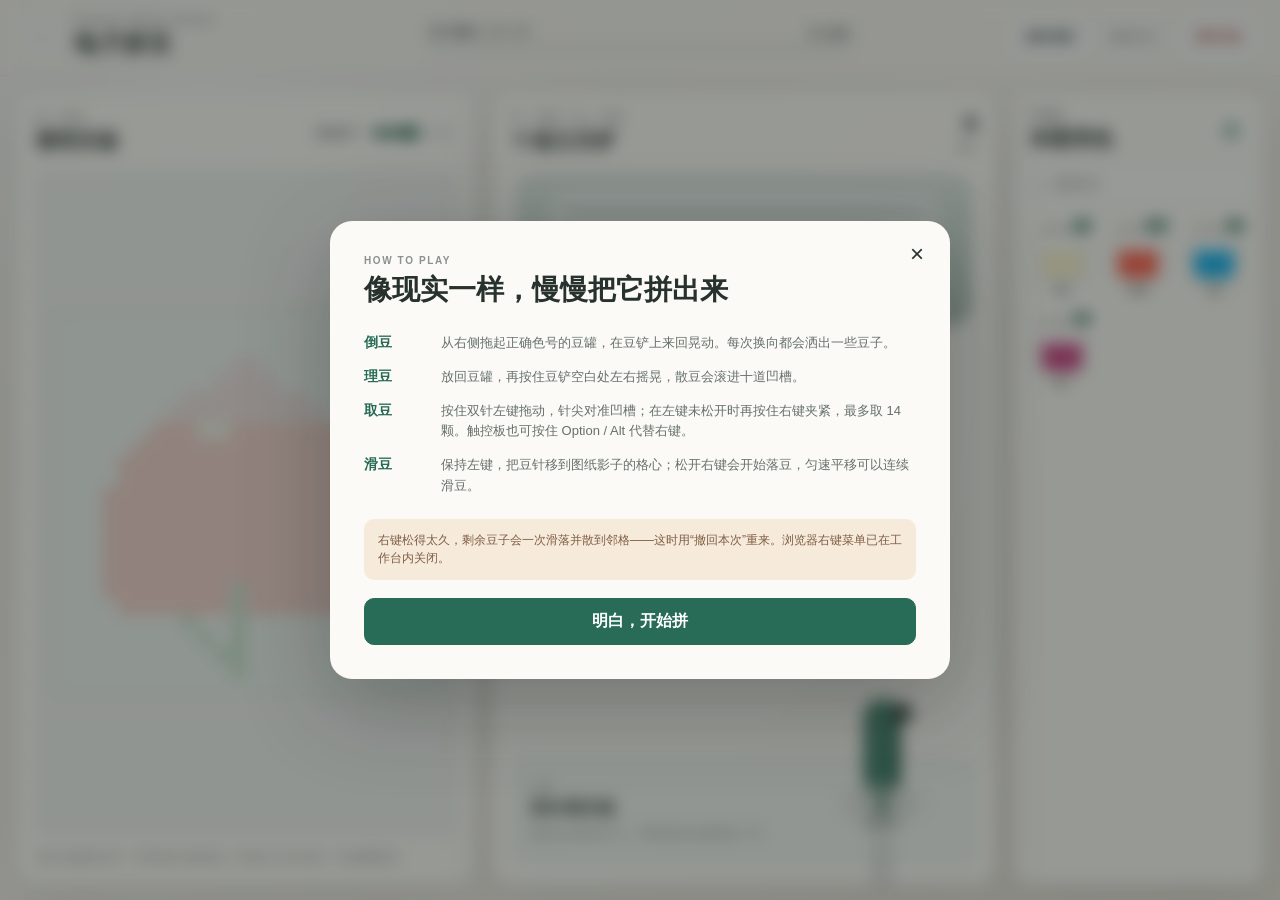
==== digital-beads/index.html @ 06b29451 "Add EPinDou interactive bead studio" ====
<!doctype html>
<html lang="zh-CN">
  <head>
    <meta charset="utf-8" />
    <meta name="viewport" content="width=device-width, initial-scale=1" />
    <title>电子拼豆</title>
    <link rel="stylesheet" href="./styles.css?v=2" />
  </head>
  <body>
    <main class="studio-shell">
      <header class="topbar">
        <div class="brand">
          <a class="back-link" href="../" aria-label="返回图纸生成器">←</a>
          <div>
            <p>Digital Bead Studio</p>
            <h1>电子拼豆</h1>
          </div>
        </div>

        <div class="pattern-meta">
          <span id="patternName">练习图纸</span>
          <strong id="progressText">0 / 0</strong>
          <div class="progress-track" aria-hidden="true"><i id="progressBar"></i></div>
        </div>

        <div class="top-actions">
          <button id="helpButton" type="button">操作说明</button>
          <button id="undoButton" type="button" disabled>撤回本次</button>
          <button id="resetButton" class="danger" type="button">清空豆板</button>
        </div>
      </header>

      <section class="workbench" id="workbench">
        <section class="board-zone" aria-label="拼豆板工作区">
          <div class="zone-heading">
            <div>
              <p class="step-label">03 · 落豆</p>
              <h2>透明豆板</h2>
            </div>
            <label class="opacity-control">
              图纸影子
              <input id="shadowOpacity" type="range" min="5" max="55" value="28" />
            </label>
          </div>
          <div class="board-viewport" id="boardViewport">
            <canvas id="boardCanvas" aria-label="点阵豆板"></canvas>
          </div>
          <p class="board-tip">按住左键移动豆针；同时按住右键夹紧。到豆板上松开右键，开始逐颗滑豆。</p>
        </section>

        <section class="tool-zone">
          <div class="tray-copy">
            <div>
              <p class="step-label">01 · 装豆 / 02 · 理豆</p>
              <h2>十道立豆铲</h2>
            </div>
            <div class="tray-stat"><strong id="trayCount">0</strong><span>颗豆</span></div>
          </div>
          <div class="tray-wrap" id="trayWrap">
            <canvas id="trayCanvas" width="720" height="250" aria-label="十道立豆铲"></canvas>
            <span class="tray-hint" id="trayHint">把右侧豆罐拖过来，左右晃动倒豆</span>
          </div>
          <p class="tray-help">豆铲里有散豆时，按住空白处左右摇晃，让豆子滚进凹槽。每道最多 14 颗，共 10 道。</p>

          <div class="needle-dock">
            <div>
              <p class="step-label">工具</p>
              <h3>双针滑豆笔</h3>
              <p>拖到已立好的豆子上，同时按住左右键夹起一串。</p>
            </div>
            <button id="recallNeedle" class="needle-home" type="button" title="把豆针召回停放位">
              <span>召回豆针</span>
            </button>
          </div>
        </section>

        <aside class="color-rack">
          <div class="rack-heading">
            <div>
              <p class="step-label">豆罐墙</p>
              <h2 id="rackTitle">本图用色</h2>
            </div>
            <button id="paletteToggle" class="icon-button" type="button" title="切换本图用色/完整色卡">全</button>
          </div>
          <label class="search-box">
            <span>⌕</span>
            <input id="colorSearch" type="search" placeholder="搜索色号" autocomplete="off" />
          </label>
          <div id="jarRack" class="jar-rack" aria-label="拼豆色号罐"></div>
        </aside>

        <div id="needle" class="needle" role="button" tabindex="0" aria-label="双针滑豆笔">
          <div class="needle-handle"><i></i><i></i></div>
          <div class="needle-rods"><i></i><i></i></div>
          <div id="needleLoad" class="needle-load"></div>
          <span id="needleBadge" class="needle-badge">0</span>
        </div>

        <div id="jarGhost" class="jar-ghost" aria-hidden="true">
          <div class="jar-cap"></div>
          <div class="jar-body"><span></span></div>
        </div>
      </section>
    </main>

    <div id="helpDialog" class="dialog-backdrop hidden" role="dialog" aria-modal="true" aria-labelledby="helpTitle">
      <section class="help-card">
        <button id="closeHelp" class="close-button" type="button" aria-label="关闭">×</button>
        <p class="step-label">HOW TO PLAY</p>
        <h2 id="helpTitle">像现实一样，慢慢把它拼出来</h2>
        <ol>
          <li><strong>倒豆</strong><span>从右侧拖起正确色号的豆罐，在豆铲上来回晃动。每次换向都会洒出一些豆子。</span></li>
          <li><strong>理豆</strong><span>放回豆罐，再按住豆铲空白处左右摇晃，散豆会滚进十道凹槽。</span></li>
          <li><strong>取豆</strong><span>按住双针左键拖动，针尖对准凹槽；在左键未松开时再按住右键夹紧，最多取 14 颗。触控板也可按住 Option / Alt 代替右键。</span></li>
          <li><strong>滑豆</strong><span>保持左键，把豆针移到图纸影子的格心；松开右键会开始落豆，匀速平移可以连续滑豆。</span></li>
        </ol>
        <div class="warning-note">右键松得太久，剩余豆子会一次滑落并散到邻格——这时用“撤回本次”重来。浏览器右键菜单已在工作台内关闭。</div>
        <button id="startPlaying" class="primary" type="button">明白，开始拼</button>
      </section>
    </div>

    <div id="toast" class="toast" role="status" aria-live="polite"></div>

    <script src="../palettes.js?v=15"></script>
    <script defer src="./app.js?v=2"></script>
  </body>
</html>
---- digital-beads/styles.css ----
:root {
  color-scheme: light;
  --ink: #27312d;
  --muted: #77817c;
  --paper: #f4f0e8;
  --panel: rgba(255, 253, 248, 0.88);
  --line: rgba(54, 66, 60, 0.14);
  --green: #286b57;
  --green-dark: #174c3d;
  --orange: #d7834d;
  --shadow: 0 18px 55px rgba(73, 66, 52, 0.11);
}

* { box-sizing: border-box; }

html, body { min-height: 100%; }

body {
  margin: 0;
  overflow: hidden;
  color: var(--ink);
  background:
    radial-gradient(circle at 16% 8%, rgba(255,255,255,.9), transparent 32%),
    linear-gradient(135deg, #efebe2 0%, #f8f5ee 48%, #ece7dd 100%);
  font-family: Inter, ui-sans-serif, -apple-system, BlinkMacSystemFont, "Segoe UI", "PingFang SC", sans-serif;
  user-select: none;
}

button, input { font: inherit; }

button {
  border: 1px solid var(--line);
  border-radius: 10px;
  color: var(--ink);
  background: rgba(255,255,255,.8);
  cursor: pointer;
}

button:hover:not(:disabled) { border-color: rgba(40,107,87,.45); }
button:disabled { cursor: not-allowed; opacity: .4; }

.studio-shell { height: 100vh; }

.topbar {
  position: relative;
  z-index: 30;
  height: 76px;
  display: grid;
  grid-template-columns: 1fr minmax(260px, 420px) 1fr;
  align-items: center;
  gap: 24px;
  padding: 0 24px;
  border-bottom: 1px solid rgba(54,66,60,.1);
  background: rgba(249,247,241,.82);
  backdrop-filter: blur(18px);
}

.brand { display: flex; align-items: center; gap: 12px; }
.brand p, .step-label { margin: 0 0 2px; color: #8b918e; font-size: 10px; font-weight: 800; letter-spacing: .16em; text-transform: uppercase; }
.brand h1 { margin: 0; font-family: Georgia, "Songti SC", serif; font-size: 24px; font-weight: 700; letter-spacing: .03em; }
.back-link { width: 38px; height: 38px; display: grid; place-items: center; border: 1px solid var(--line); border-radius: 50%; color: var(--ink); text-decoration: none; background: rgba(255,255,255,.72); font-size: 20px; }

.pattern-meta { display: grid; grid-template-columns: 1fr auto; gap: 5px 12px; align-items: end; }
.pattern-meta span { overflow: hidden; color: #66706b; font-size: 12px; font-weight: 700; text-overflow: ellipsis; white-space: nowrap; }
.pattern-meta strong { font-variant-numeric: tabular-nums; font-size: 13px; }
.progress-track { grid-column: 1 / -1; height: 5px; overflow: hidden; border-radius: 10px; background: rgba(39,49,45,.1); }
.progress-track i { display: block; width: 0; height: 100%; border-radius: inherit; background: linear-gradient(90deg, #2f7b63, #79b687); transition: width .25s ease; }

.top-actions { display: flex; justify-content: flex-end; gap: 8px; }
.top-actions button { padding: 9px 13px; font-size: 12px; font-weight: 700; }
.top-actions .danger { color: #a64e3f; }

.workbench {
  position: relative;
  height: calc(100vh - 76px);
  display: grid;
  grid-template-columns: minmax(460px, 1fr) minmax(430px, 680px) 252px;
  gap: 16px;
  padding: 16px;
}

.board-zone, .tool-zone, .color-rack {
  min-height: 0;
  border: 1px solid rgba(54,66,60,.1);
  border-radius: 18px;
  background: var(--panel);
  box-shadow: var(--shadow);
}

.board-zone { display: flex; min-width: 0; flex-direction: column; padding: 18px; }
.zone-heading, .tray-copy, .rack-heading { display: flex; align-items: center; justify-content: space-between; gap: 16px; }
.zone-heading h2, .tray-copy h2, .rack-heading h2 { margin: 0; font-family: Georgia, "Songti SC", serif; font-size: 21px; }
.opacity-control { display: flex; align-items: center; gap: 9px; color: var(--muted); font-size: 11px; font-weight: 700; }
.opacity-control input { width: 84px; accent-color: var(--green); }

.board-viewport {
  flex: 1;
  min-height: 0;
  margin-top: 14px;
  overflow: auto;
  display: grid;
  place-items: center;
  border: 1px solid rgba(64,75,68,.13);
  border-radius: 14px;
  background:
    linear-gradient(45deg, rgba(71,86,78,.035) 25%, transparent 25%, transparent 75%, rgba(71,86,78,.035) 75%),
    linear-gradient(45deg, rgba(71,86,78,.035) 25%, transparent 25%, transparent 75%, rgba(71,86,78,.035) 75%),
    rgba(243,246,243,.72);
  background-position: 0 0, 10px 10px;
  background-size: 20px 20px;
}

#boardCanvas { display: block; margin: auto; touch-action: none; }
.board-tip, .tray-help { margin: 11px 2px 0; color: #78817d; font-size: 11px; line-height: 1.5; }

.tool-zone { position: relative; display: flex; flex-direction: column; padding: 18px; overflow: hidden; }
.tray-stat { text-align: right; }
.tray-stat strong { display: block; font-family: Georgia, serif; font-size: 26px; line-height: 1; }
.tray-stat span { color: var(--muted); font-size: 10px; }

.tray-wrap {
  position: relative;
  width: 100%;
  aspect-ratio: 720 / 250;
  margin-top: 14px;
  overflow: hidden;
  border-radius: 16px;
  cursor: ew-resize;
  touch-action: none;
}

#trayCanvas { display: block; width: 100%; height: 100%; }
.tray-hint { position: absolute; inset: auto 0 17px; pointer-events: none; color: rgba(44,65,57,.52); font-size: 11px; font-weight: 800; letter-spacing: .05em; text-align: center; transition: opacity .2s; }
.tray-wrap.has-beads .tray-hint { opacity: 0; }

.needle-dock {
  min-height: 108px;
  margin-top: auto;
  display: flex;
  align-items: center;
  justify-content: space-between;
  gap: 20px;
  padding: 16px 28px 16px 18px;
  border: 1px dashed rgba(57,86,73,.26);
  border-radius: 14px;
  background: rgba(232,239,233,.46);
}
.needle-dock h3 { margin: 0 0 5px; font-family: Georgia, "Songti SC", serif; font-size: 17px; }
.needle-dock p:not(.step-label) { max-width: 270px; margin: 0; color: var(--muted); font-size: 11px; line-height: 1.5; }
.needle-home {
  position: relative;
  width: 132px;
  height: 48px;
  padding: 27px 0 0;
  border: 0;
  color: #66736d;
  background: radial-gradient(ellipse at 50% 35%, rgba(31,54,44,.2), transparent 55%);
  font-size: 9px;
  font-weight: 800;
  letter-spacing: .08em;
}
.needle-home::before { content: ""; position: absolute; left: 60px; top: 2px; width: 12px; height: 24px; border-radius: 6px; background: linear-gradient(90deg, #295f50, #4b8f78, #225242); }
.needle-home::after { content: ""; position: absolute; left: 63px; top: 23px; width: 6px; height: 14px; border-left: 1px solid #747d78; border-right: 1px solid #747d78; }
.needle-home:hover { color: var(--green); background-color: rgba(255,255,255,.48); }

.color-rack { display: flex; flex-direction: column; padding: 16px 12px 12px; overflow: hidden; }
.rack-heading { padding: 0 4px 12px; }
.icon-button { width: 32px; height: 32px; padding: 0; color: var(--green); border-radius: 50%; font-weight: 900; }
.search-box { height: 38px; display: flex; align-items: center; gap: 7px; padding: 0 10px; border: 1px solid var(--line); border-radius: 10px; background: rgba(255,255,255,.68); }
.search-box span { color: #89918d; font-size: 18px; }
.search-box input { min-width: 0; width: 100%; border: 0; outline: 0; color: var(--ink); background: transparent; font-size: 12px; user-select: text; }

.jar-rack {
  min-height: 0;
  flex: 1;
  margin-top: 10px;
  overflow-y: auto;
  display: grid;
  grid-template-columns: repeat(3, minmax(0, 1fr));
  align-content: start;
  gap: 9px 7px;
  padding: 3px 2px 20px;
}

.jar {
  position: relative;
  min-width: 0;
  height: 84px;
  padding: 8px 4px 5px;
  border: 1px solid transparent;
  border-radius: 12px;
  background: transparent;
  cursor: grab;
  touch-action: none;
}
.jar:hover, .jar.active { border-color: rgba(40,107,87,.24); background: rgba(255,255,255,.72); }
.jar:active { cursor: grabbing; }
.jar-cap { width: 41px; height: 8px; margin: 0 auto -1px; border-radius: 4px 4px 2px 2px; background: #d9d5cc; box-shadow: inset 0 2px rgba(255,255,255,.5); }
.jar-cap, .jar-body { display: block; }
.jar-body { position: relative; width: 48px; height: 50px; margin: 0 auto; overflow: hidden; border: 1px solid rgba(71,73,70,.22); border-radius: 5px 5px 10px 10px; background: rgba(255,255,255,.48); box-shadow: inset 3px 0 rgba(255,255,255,.42), 0 4px 9px rgba(66,61,51,.08); }
.jar-body::before { content: ""; position: absolute; inset: 17px 3px 3px; border-radius: 3px 3px 8px 8px; background: var(--bean-color); opacity: .94; }
.jar-body::after { content: ""; position: absolute; inset: 20px 7px auto; height: 8px; opacity: .35; background-image: radial-gradient(circle, white 0 2px, transparent 2.4px); background-size: 9px 8px; }
.jar-label { display: block; margin-top: 3px; overflow: hidden; font-size: 10px; font-weight: 900; text-align: center; text-overflow: ellipsis; white-space: nowrap; }
.jar-needed { position: absolute; top: 3px; right: 4px; min-width: 17px; padding: 1px 4px; border-radius: 8px; color: white; background: var(--green); font-size: 8px; font-weight: 800; }

.jar-ghost { position: fixed; z-index: 100; width: 72px; pointer-events: none; opacity: 0; transform: translate(-50%, -50%) rotate(-9deg) scale(.92); transition: opacity .12s, transform .12s; }
.jar-ghost.visible { opacity: .96; transform: translate(-50%, -50%) rotate(7deg) scale(1.04); }
.jar-ghost .jar-cap { width: 56px; height: 12px; }
.jar-ghost .jar-body { width: 64px; height: 83px; }
.jar-ghost .jar-body::before { inset: 21px 4px 4px; }
.jar-ghost .jar-body span { position: absolute; z-index: 2; inset: 34px 0 auto; color: rgba(0,0,0,.68); font-size: 12px; font-weight: 900; text-align: center; }

.needle {
  position: fixed;
  z-index: 80;
  right: 300px;
  bottom: 28px;
  width: 54px;
  height: 188px;
  pointer-events: auto;
  cursor: grab;
  touch-action: none;
  transform-origin: 50% 20%;
  transition: filter .15s, transform .1s;
}
.needle.dragging { transition: filter .15s, transform .1s; }
.needle:active { cursor: grabbing; }
.needle.clamped { filter: drop-shadow(0 0 8px rgba(40,107,87,.35)); transform: scale(.985); }
.needle-handle { position: absolute; left: 9px; top: 0; width: 36px; height: 92px; border-radius: 18px 18px 13px 13px; background: linear-gradient(90deg, #295f50, #4b8f78 48%, #225242); box-shadow: inset 4px 0 rgba(255,255,255,.12), 0 7px 12px rgba(34,63,52,.17); }
.needle-handle::before { content: ""; position: absolute; left: 6px; right: 6px; top: 15px; height: 29px; border-radius: 9px; border: 1px solid rgba(255,255,255,.2); }
.needle-handle i { position: absolute; bottom: -17px; width: 4px; height: 25px; border-radius: 3px; background: #b6b9b4; }
.needle-handle i:first-child { left: 11px; transform: rotate(2deg); }
.needle-handle i:last-child { right: 11px; transform: rotate(-2deg); }
.needle-rods i { position: absolute; top: 86px; width: 2px; height: 100px; background: linear-gradient(#bfc4bf, #666e69); box-shadow: 1px 0 rgba(255,255,255,.9); }
.needle-rods i:first-child { left: 20px; }
.needle-rods i:last-child { right: 20px; }
.needle-rods i::after { content: ""; position: absolute; bottom: -2px; left: -1px; border: 2px solid transparent; border-top-color: #5d6560; }
.needle-load { position: absolute; left: 10px; right: 10px; top: 105px; height: 73px; display: flex; flex-direction: column-reverse; align-items: center; justify-content: flex-start; pointer-events: none; }
.needle-load i { width: 28px; height: 7px; flex: 0 0 7px; margin-top: -1px; border: 1px solid rgba(42,48,45,.36); border-radius: 5px; background: var(--bean-color); box-shadow: inset 0 2px rgba(255,255,255,.35); }
.needle-badge { position: absolute; right: -3px; top: 4px; min-width: 20px; height: 20px; display: grid; place-items: center; border-radius: 10px; color: white; background: #27312d; font-size: 10px; font-weight: 900; }

.dialog-backdrop { position: fixed; z-index: 200; inset: 0; display: grid; place-items: center; padding: 24px; background: rgba(28,34,31,.45); backdrop-filter: blur(8px); transition: opacity .2s; }
.dialog-backdrop.hidden { pointer-events: none; opacity: 0; }
.help-card { position: relative; width: min(620px, 100%); padding: 34px; border-radius: 22px; background: #fbfaf6; box-shadow: 0 25px 90px rgba(24,31,27,.3); }
.help-card h2 { margin: 5px 0 24px; font-family: Georgia, "Songti SC", serif; font-size: 28px; }
.help-card ol { margin: 0; padding: 0; display: grid; gap: 13px; list-style: none; counter-reset: steps; }
.help-card li { display: grid; grid-template-columns: 62px 1fr; gap: 15px; align-items: baseline; }
.help-card li strong { color: var(--green); font-size: 14px; }
.help-card li span { color: #66706b; font-size: 13px; line-height: 1.6; }
.warning-note { margin: 22px 0 18px; padding: 12px 14px; border-radius: 10px; color: #7f5d43; background: #f6eadb; font-size: 12px; line-height: 1.55; }
.close-button { position: absolute; top: 16px; right: 16px; width: 34px; height: 34px; border: 0; background: transparent; font-size: 24px; }
.primary { width: 100%; padding: 12px; color: white; border-color: var(--green); background: var(--green); font-weight: 800; }

.toast { position: fixed; z-index: 220; left: 50%; bottom: 28px; max-width: 460px; padding: 11px 17px; border-radius: 12px; color: white; background: rgba(30,44,38,.92); box-shadow: 0 12px 32px rgba(25,31,28,.22); font-size: 12px; font-weight: 700; pointer-events: none; opacity: 0; transform: translate(-50%, 12px); transition: opacity .2s, transform .2s; }
.toast.show { opacity: 1; transform: translate(-50%, 0); }
.toast.error { background: rgba(151,67,48,.94); }

@media (max-width: 1180px) {
  body { overflow: auto; }
  .studio-shell { min-height: 100vh; height: auto; }
  .topbar { position: sticky; top: 0; grid-template-columns: 1fr auto; }
  .pattern-meta { display: none; }
  .workbench { height: auto; grid-template-columns: minmax(440px, 1fr) 220px; }
  .tool-zone { grid-column: 1 / -1; grid-row: 2; min-height: 440px; }
  .color-rack { grid-column: 2; grid-row: 1; min-height: calc(100vh - 108px); }
  .board-zone { grid-column: 1; min-height: calc(100vh - 108px); }
}

@media (max-width: 760px) {
  .topbar { height: auto; padding: 12px; }
  .top-actions button:not(#undoButton) { display: none; }
  .workbench { display: flex; flex-direction: column; padding: 10px; }
  .board-zone { min-height: 70vh; }
  .color-rack { min-height: 420px; }
  .tool-zone { min-height: 430px; order: -1; }
  .jar-rack { grid-template-columns: repeat(5, minmax(0, 1fr)); }
}
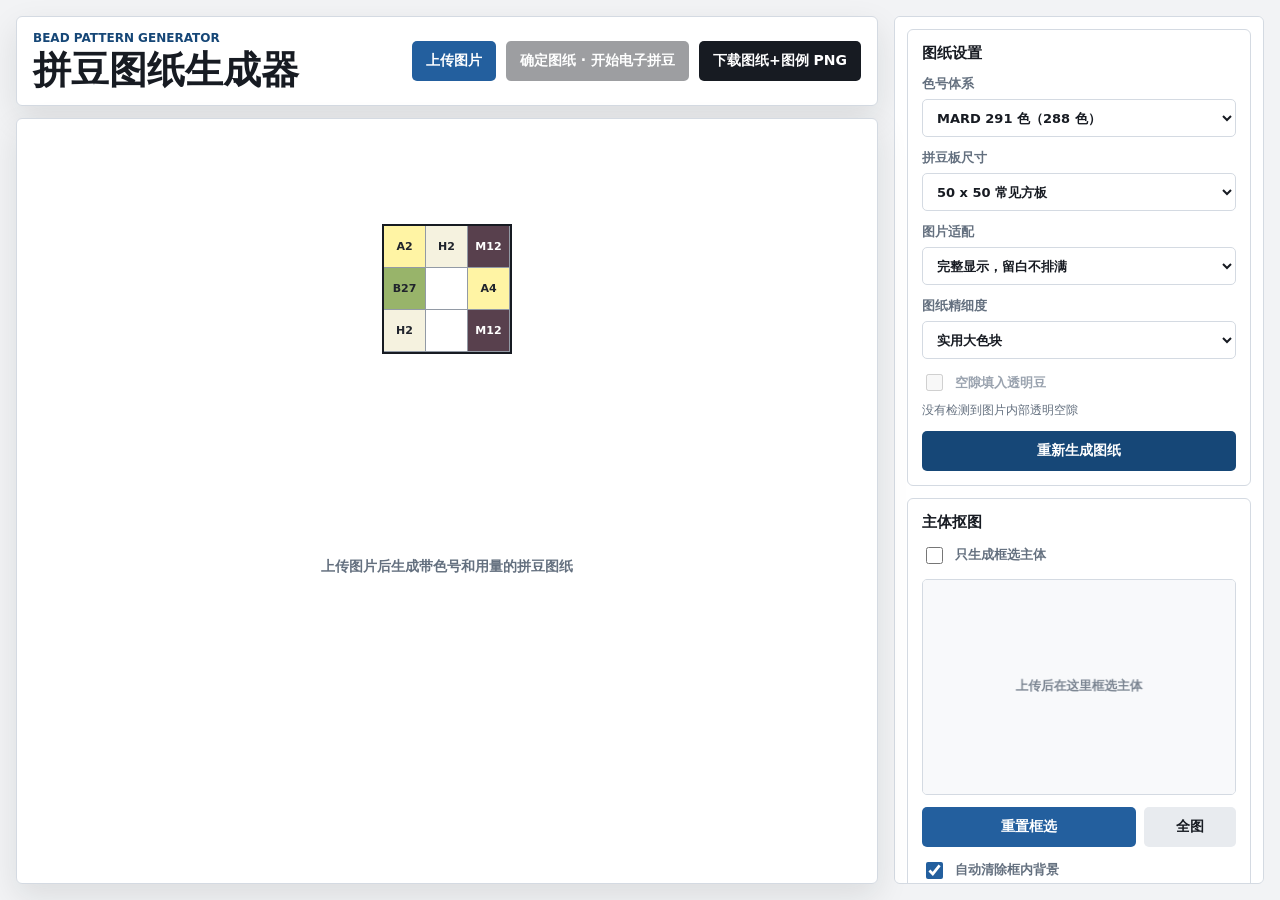
==== commit 467784bc: "Show bead color codes on pattern shadow" ====
--- a/digital-beads/index.html
+++ b/digital-beads/index.html
@@ -4,13 +4,13 @@
     <meta charset="utf-8" />
     <meta name="viewport" content="width=device-width, initial-scale=1" />
     <title>电子拼豆</title>
-    <link rel="stylesheet" href="./styles.css?v=2" />
+    <link rel="stylesheet" href="./styles.css?v=4" />
   </head>
   <body>
     <main class="studio-shell">
       <header class="topbar">
         <div class="brand">
-          <a class="back-link" href="../" aria-label="返回图纸生成器">←</a>
+          <a id="patternEntryBack" class="back-link" href="../" aria-label="返回图纸生成器">←</a>
           <div>
             <p>Digital Bead Studio</p>
             <h1>电子拼豆</h1>
@@ -24,6 +24,7 @@
         </div>
 
         <div class="top-actions">
+          <a id="patternEntryLink" class="pattern-entry-link" href="../">选择 / 更换图纸</a>
           <button id="helpButton" type="button">操作说明</button>
           <button id="undoButton" type="button" disabled>撤回本次</button>
           <button id="resetButton" class="danger" type="button">清空豆板</button>
@@ -37,15 +38,26 @@
               <p class="step-label">03 · 落豆</p>
               <h2>透明豆板</h2>
             </div>
-            <label class="opacity-control">
-              图纸影子
-              <input id="shadowOpacity" type="range" min="5" max="55" value="28" />
-            </label>
+            <div class="board-controls">
+              <label class="compact-toggle">
+                <input id="showShadowCodes" type="checkbox" checked />
+                显示色号
+              </label>
+              <label class="opacity-control">
+                影子
+                <input id="shadowOpacity" type="range" min="5" max="55" value="28" />
+              </label>
+              <label class="opacity-control">
+                缩放
+                <input id="boardZoom" type="range" min="100" max="220" step="10" value="130" />
+                <output id="boardZoomValue">130%</output>
+              </label>
+            </div>
           </div>
           <div class="board-viewport" id="boardViewport">
             <canvas id="boardCanvas" aria-label="点阵豆板"></canvas>
           </div>
-          <p class="board-tip">按住左键移动豆针；同时按住右键夹紧。到豆板上松开右键，开始逐颗滑豆。</p>
+          <p class="board-tip">每个影子格内显示购买色号；鼠标悬停可查看大号色号与坐标。按住左键移动豆针，同时按住右键夹紧。</p>
         </section>
 
         <section class="tool-zone">
@@ -60,13 +72,13 @@
             <canvas id="trayCanvas" width="720" height="250" aria-label="十道立豆铲"></canvas>
             <span class="tray-hint" id="trayHint">把右侧豆罐拖过来，左右晃动倒豆</span>
           </div>
-          <p class="tray-help">豆铲里有散豆时，按住空白处左右摇晃，让豆子滚进凹槽。每道最多 14 颗，共 10 道。</p>
+          <p class="tray-help">豆铲里有散豆时，按住空白处左右摇晃，让豆子滚进凹槽。豆针只取针尖对准的那一行：槽里几颗就取几颗，取空后必须重新摇铲。</p>
 
           <div class="needle-dock">
             <div>
               <p class="step-label">工具</p>
               <h3>双针滑豆笔</h3>
-              <p>拖到已立好的豆子上，同时按住左右键夹起一串。</p>
+              <p>针尖对准有豆的凹槽，同时按住左右键；这一行有几颗就夹起几颗。</p>
             </div>
             <button id="recallNeedle" class="needle-home" type="button" title="把豆针召回停放位">
               <span>召回豆针</span>
@@ -111,7 +123,7 @@
         <ol>
           <li><strong>倒豆</strong><span>从右侧拖起正确色号的豆罐，在豆铲上来回晃动。每次换向都会洒出一些豆子。</span></li>
           <li><strong>理豆</strong><span>放回豆罐，再按住豆铲空白处左右摇晃，散豆会滚进十道凹槽。</span></li>
-          <li><strong>取豆</strong><span>按住双针左键拖动，针尖对准凹槽；在左键未松开时再按住右键夹紧，最多取 14 颗。触控板也可按住 Option / Alt 代替右键。</span></li>
+          <li><strong>取豆</strong><span>按住双针左键拖动，针尖必须对准有豆的那一行；再按住右键夹紧。槽里几颗就取几颗，空槽和散豆都不能直接取。触控板也可按住 Option / Alt 代替右键。</span></li>
           <li><strong>滑豆</strong><span>保持左键，把豆针移到图纸影子的格心；松开右键会开始落豆，匀速平移可以连续滑豆。</span></li>
         </ol>
         <div class="warning-note">右键松得太久，剩余豆子会一次滑落并散到邻格——这时用“撤回本次”重来。浏览器右键菜单已在工作台内关闭。</div>
@@ -120,8 +132,9 @@
     </div>
 
     <div id="toast" class="toast" role="status" aria-live="polite"></div>
+    <div id="boardTooltip" class="board-tooltip" role="tooltip" aria-hidden="true"></div>
 
     <script src="../palettes.js?v=15"></script>
-    <script defer src="./app.js?v=2"></script>
+    <script defer src="./app.js?v=4"></script>
   </body>
 </html>
--- a/digital-beads/styles.css
+++ b/digital-beads/styles.css
@@ -67,7 +67,9 @@
 .progress-track i { display: block; width: 0; height: 100%; border-radius: inherit; background: linear-gradient(90deg, #2f7b63, #79b687); transition: width .25s ease; }
 
 .top-actions { display: flex; justify-content: flex-end; gap: 8px; }
-.top-actions button { padding: 9px 13px; font-size: 12px; font-weight: 700; }
+.top-actions button, .pattern-entry-link { padding: 9px 13px; font-size: 12px; font-weight: 700; }
+.pattern-entry-link { border: 1px solid rgba(40,107,87,.22); border-radius: 10px; color: var(--green); background: rgba(236,246,240,.84); text-decoration: none; }
+.pattern-entry-link:hover { border-color: rgba(40,107,87,.5); background: rgba(226,241,232,.96); }
 .top-actions .danger { color: #a64e3f; }
 
 .workbench {
@@ -90,16 +92,21 @@
 .board-zone { display: flex; min-width: 0; flex-direction: column; padding: 18px; }
 .zone-heading, .tray-copy, .rack-heading { display: flex; align-items: center; justify-content: space-between; gap: 16px; }
 .zone-heading h2, .tray-copy h2, .rack-heading h2 { margin: 0; font-family: Georgia, "Songti SC", serif; font-size: 21px; }
+.zone-heading > div:first-child { flex: 0 0 auto; }
+.zone-heading h2 { white-space: nowrap; }
+.board-controls { display: flex; flex-wrap: wrap; align-items: center; justify-content: flex-end; gap: 7px 12px; }
 .opacity-control { display: flex; align-items: center; gap: 9px; color: var(--muted); font-size: 11px; font-weight: 700; }
-.opacity-control input { width: 84px; accent-color: var(--green); }
+.opacity-control input { width: 72px; accent-color: var(--green); }
+.opacity-control output { min-width: 31px; color: var(--green-dark); font-variant-numeric: tabular-nums; }
+.compact-toggle { display: flex; align-items: center; gap: 5px; color: var(--green-dark); font-size: 11px; font-weight: 800; }
+.compact-toggle input { accent-color: var(--green); }
 
 .board-viewport {
   flex: 1;
   min-height: 0;
   margin-top: 14px;
   overflow: auto;
-  display: grid;
-  place-items: center;
+  display: block;
   border: 1px solid rgba(64,75,68,.13);
   border-radius: 14px;
   background:
@@ -110,7 +117,7 @@
   background-size: 20px 20px;
 }
 
-#boardCanvas { display: block; margin: auto; touch-action: none; }
+#boardCanvas { display: block; margin: 16px auto; touch-action: none; }
 .board-tip, .tray-help { margin: 11px 2px 0; color: #78817d; font-size: 11px; line-height: 1.5; }
 
 .tool-zone { position: relative; display: flex; flex-direction: column; padding: 18px; overflow: hidden; }
@@ -255,6 +262,30 @@
 .toast.show { opacity: 1; transform: translate(-50%, 0); }
 .toast.error { background: rgba(151,67,48,.94); }
 
+.board-tooltip {
+  position: fixed;
+  z-index: 190;
+  min-width: 132px;
+  display: grid;
+  grid-template-columns: 28px 1fr;
+  gap: 2px 10px;
+  align-items: center;
+  padding: 10px 12px;
+  border: 1px solid rgba(42,64,54,.2);
+  border-radius: 12px;
+  color: var(--ink);
+  background: rgba(255,253,248,.97);
+  box-shadow: 0 12px 32px rgba(31,42,36,.18);
+  pointer-events: none;
+  opacity: 0;
+  transform: translateY(5px);
+  transition: opacity .1s, transform .1s;
+}
+.board-tooltip.visible { opacity: 1; transform: translateY(0); }
+.board-tooltip i { grid-row: 1 / 3; width: 28px; height: 28px; border: 1px solid rgba(38,48,43,.25); border-radius: 50%; background: var(--tooltip-color); box-shadow: inset 0 2px rgba(255,255,255,.35); }
+.board-tooltip strong { font-size: 15px; line-height: 1.1; }
+.board-tooltip span { color: var(--muted); font-size: 10px; }
+
 @media (max-width: 1180px) {
   body { overflow: auto; }
   .studio-shell { min-height: 100vh; height: auto; }
